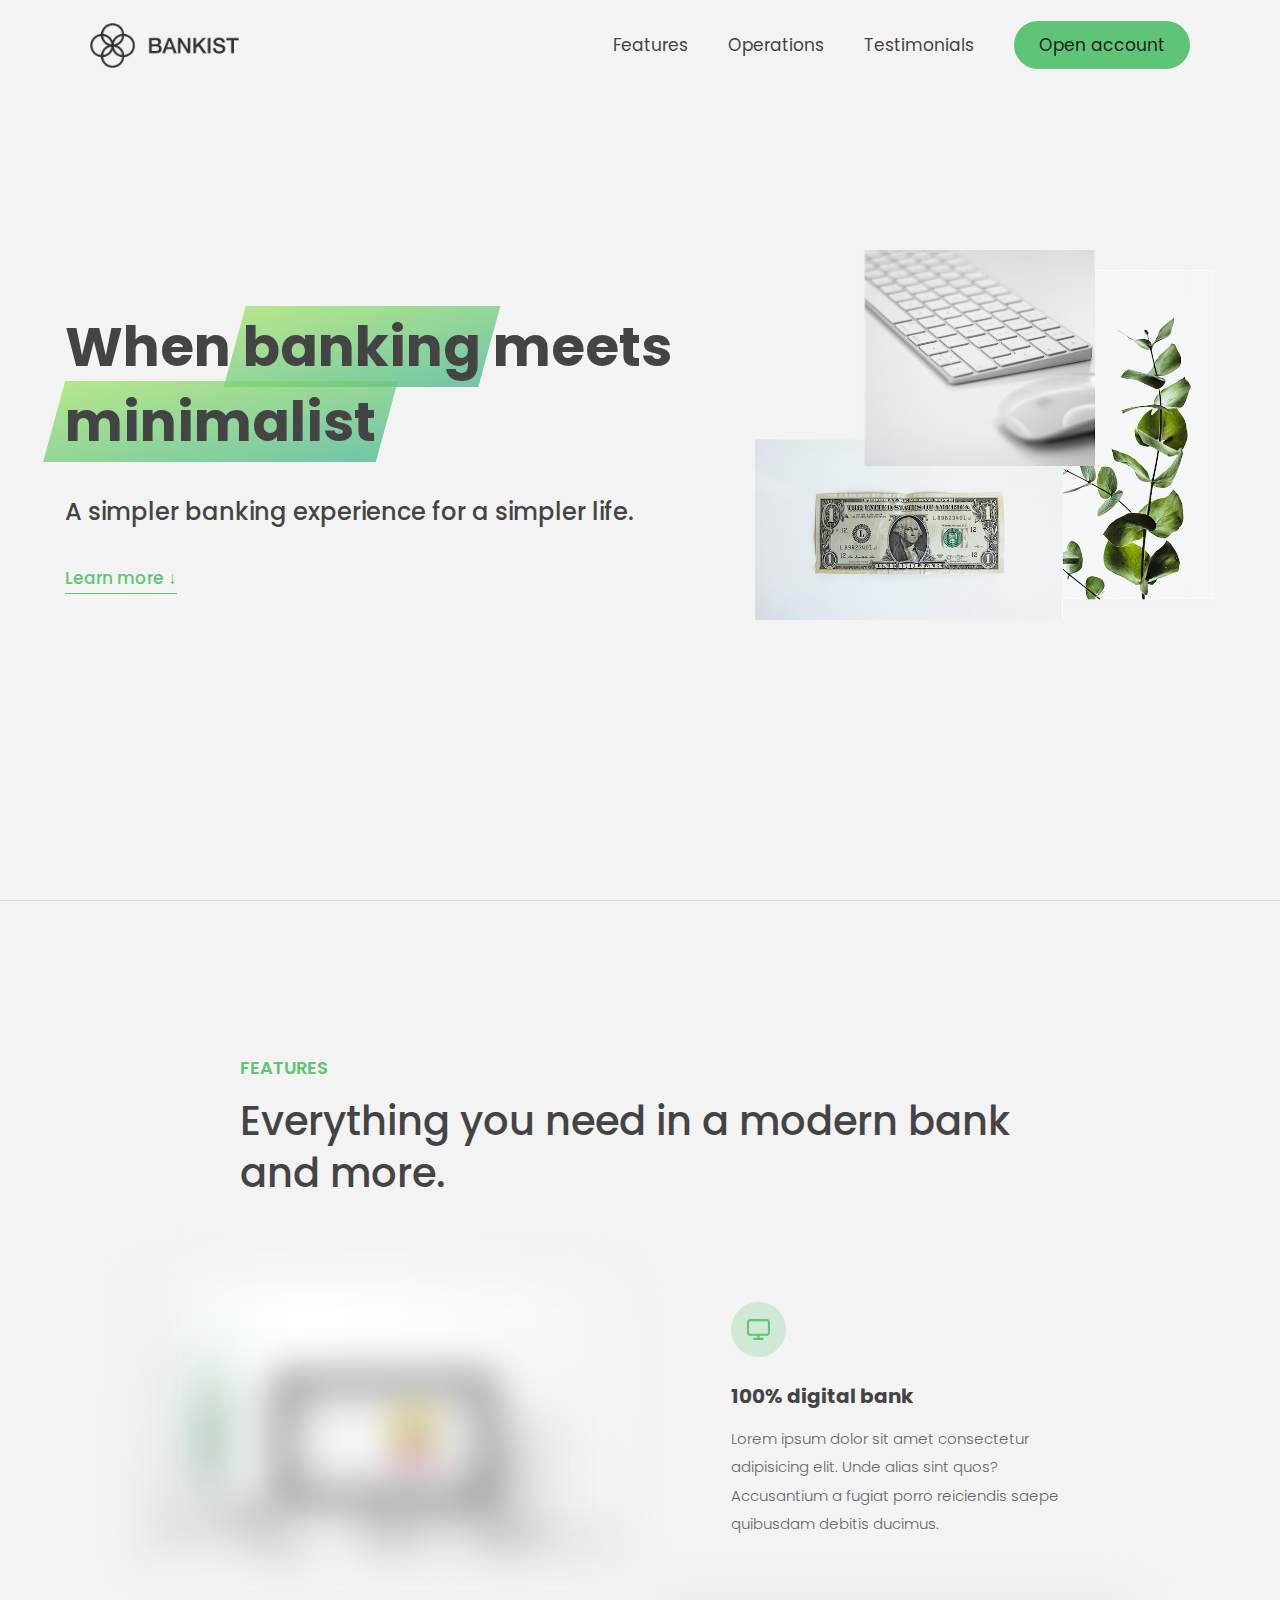
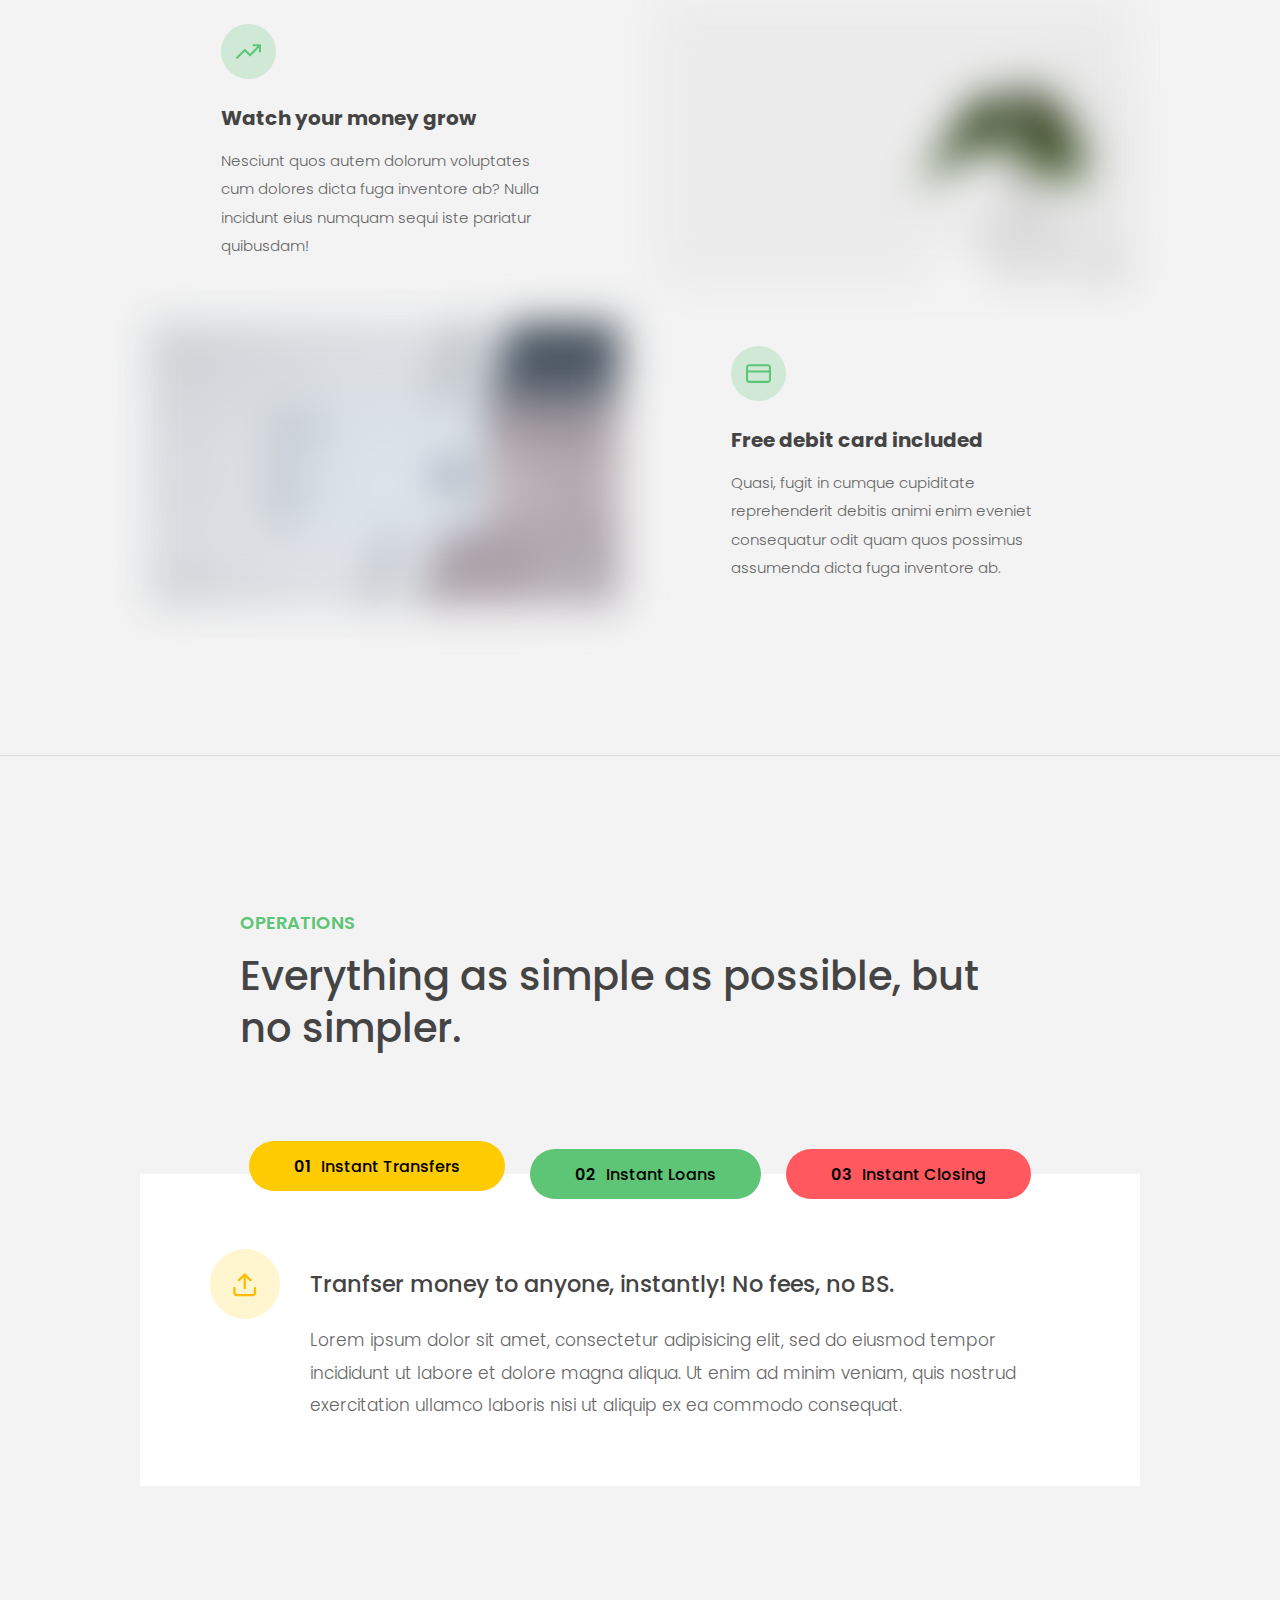
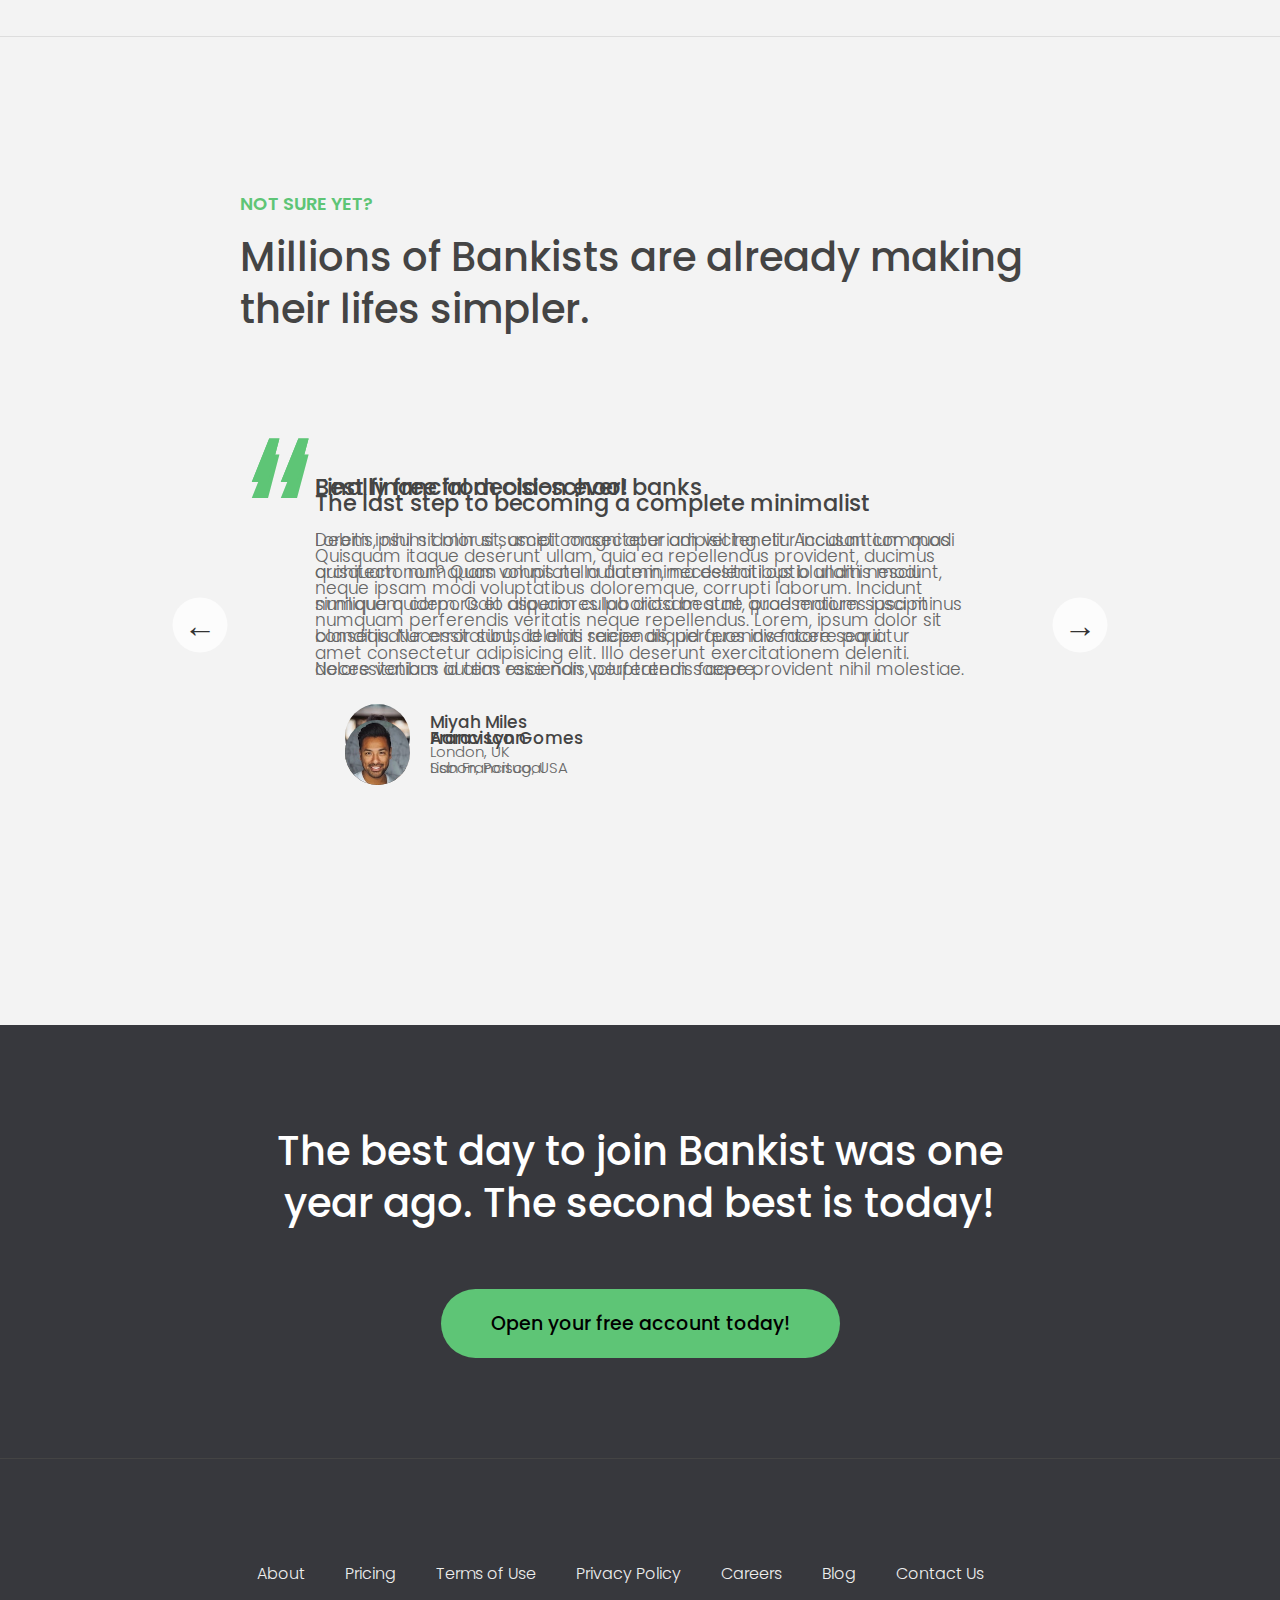
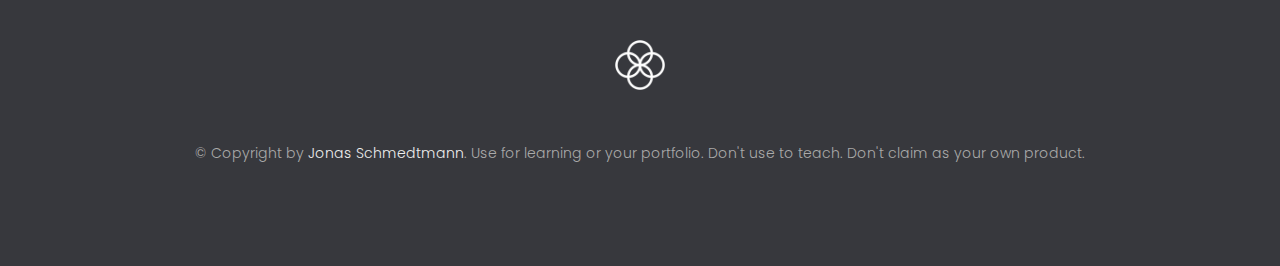
==== Bankist Marketing Page/index.html @ 7e6bed32 "start of next project" ====
<!DOCTYPE html>
<html lang="en">
  <head>
    <meta charset="UTF-8" />
    <meta name="viewport" content="width=device-width, initial-scale=1.0" />
    <meta http-equiv="X-UA-Compatible" content="ie=edge" />
    <link rel="shortcut icon" type="image/png" href="img/icon.png" />

    <link
      href="https://fonts.googleapis.com/css?family=Poppins:300,400,500,600&display=swap"
      rel="stylesheet"
    />
    <link rel="stylesheet" href="style.css" />
    <title>Bankist | When Banking meets Minimalist</title>
  </head>
  <body>
    <header class="header">
      <nav class="nav">
        <img
          src="img/logo.png"
          alt="Bankist logo"
          class="nav__logo"
          id="logo"
        />
        <ul class="nav__links">
          <li class="nav__item">
            <a class="nav__link" href="#section--1">Features</a>
          </li>
          <li class="nav__item">
            <a class="nav__link" href="#section--2">Operations</a>
          </li>
          <li class="nav__item">
            <a class="nav__link" href="#section--3">Testimonials</a>
          </li>
          <li class="nav__item">
            <a class="nav__link nav__link--btn btn--show-modal" href="#"
              >Open account</a
            >
          </li>
        </ul>
      </nav>

      <div class="header__title">
        <h1>
          When
          <!-- Green highlight effect -->
          <span class="highlight">banking</span>
          meets<br />
          <span class="highlight">minimalist</span>
        </h1>
        <h4>A simpler banking experience for a simpler life.</h4>
        <button class="btn--text btn--scroll-to">Learn more &DownArrow;</button>
        <img
          src="img/hero.png"
          class="header__img"
          alt="Minimalist bank items"
        />
      </div>
    </header>

    <section class="section" id="section--1">
      <div class="section__title">
        <h2 class="section__description">Features</h2>
        <h3 class="section__header">
          Everything you need in a modern bank and more.
        </h3>
      </div>

      <div class="features">
        <img
          src="img/digital-lazy.jpg"
          data-src="img/digital.jpg"
          alt="Computer"
          class="features__img lazy-img"
        />
        <div class="features__feature">
          <div class="features__icon">
            <svg>
              <use xlink:href="img/icons.svg#icon-monitor"></use>
            </svg>
          </div>
          <h5 class="features__header">100% digital bank</h5>
          <p>
            Lorem ipsum dolor sit amet consectetur adipisicing elit. Unde alias
            sint quos? Accusantium a fugiat porro reiciendis saepe quibusdam
            debitis ducimus.
          </p>
        </div>

        <div class="features__feature">
          <div class="features__icon">
            <svg>
              <use xlink:href="img/icons.svg#icon-trending-up"></use>
            </svg>
          </div>
          <h5 class="features__header">Watch your money grow</h5>
          <p>
            Nesciunt quos autem dolorum voluptates cum dolores dicta fuga
            inventore ab? Nulla incidunt eius numquam sequi iste pariatur
            quibusdam!
          </p>
        </div>
        <img
          src="img/grow-lazy.jpg"
          data-src="img/grow.jpg"
          alt="Plant"
          class="features__img lazy-img"
        />

        <img
          src="img/card-lazy.jpg"
          data-src="img/card.jpg"
          alt="Credit card"
          class="features__img lazy-img"
        />
        <div class="features__feature">
          <div class="features__icon">
            <svg>
              <use xlink:href="img/icons.svg#icon-credit-card"></use>
            </svg>
          </div>
          <h5 class="features__header">Free debit card included</h5>
          <p>
            Quasi, fugit in cumque cupiditate reprehenderit debitis animi enim
            eveniet consequatur odit quam quos possimus assumenda dicta fuga
            inventore ab.
          </p>
        </div>
      </div>
    </section>

    <section class="section" id="section--2">
      <div class="section__title">
        <h2 class="section__description">Operations</h2>
        <h3 class="section__header">
          Everything as simple as possible, but no simpler.
        </h3>
      </div>

      <div class="operations">
        <div class="operations__tab-container">
          <button
            class="btn operations__tab operations__tab--1 operations__tab--active"
            data-tab="1"
          >
            <span>01</span>Instant Transfers
          </button>
          <button class="btn operations__tab operations__tab--2" data-tab="2">
            <span>02</span>Instant Loans
          </button>
          <button class="btn operations__tab operations__tab--3" data-tab="3">
            <span>03</span>Instant Closing
          </button>
        </div>
        <div
          class="operations__content operations__content--1 operations__content--active"
        >
          <div class="operations__icon operations__icon--1">
            <svg>
              <use xlink:href="img/icons.svg#icon-upload"></use>
            </svg>
          </div>
          <h5 class="operations__header">
            Tranfser money to anyone, instantly! No fees, no BS.
          </h5>
          <p>
            Lorem ipsum dolor sit amet, consectetur adipisicing elit, sed do
            eiusmod tempor incididunt ut labore et dolore magna aliqua. Ut enim
            ad minim veniam, quis nostrud exercitation ullamco laboris nisi ut
            aliquip ex ea commodo consequat.
          </p>
        </div>

        <div class="operations__content operations__content--2">
          <div class="operations__icon operations__icon--2">
            <svg>
              <use xlink:href="img/icons.svg#icon-home"></use>
            </svg>
          </div>
          <h5 class="operations__header">
            Buy a home or make your dreams come true, with instant loans.
          </h5>
          <p>
            Duis aute irure dolor in reprehenderit in voluptate velit esse
            cillum dolore eu fugiat nulla pariatur. Excepteur sint occaecat
            cupidatat non proident, sunt in culpa qui officia deserunt mollit
            anim id est laborum.
          </p>
        </div>
        <div class="operations__content operations__content--3">
          <div class="operations__icon operations__icon--3">
            <svg>
              <use xlink:href="img/icons.svg#icon-user-x"></use>
            </svg>
          </div>
          <h5 class="operations__header">
            No longer need your account? No problem! Close it instantly.
          </h5>
          <p>
            Excepteur sint occaecat cupidatat non proident, sunt in culpa qui
            officia deserunt mollit anim id est laborum. Ut enim ad minim
            veniam, quis nostrud exercitation ullamco laboris nisi ut aliquip ex
            ea commodo consequat.
          </p>
        </div>
      </div>
    </section>

    <section class="section" id="section--3">
      <div class="section__title section__title--testimonials">
        <h2 class="section__description">Not sure yet?</h2>
        <h3 class="section__header">
          Millions of Bankists are already making their lifes simpler.
        </h3>
      </div>

      <div class="slider">
        <div class="slide slide--1">
          <div class="testimonial">
            <h5 class="testimonial__header">Best financial decision ever!</h5>
            <blockquote class="testimonial__text">
              Lorem ipsum dolor sit, amet consectetur adipisicing elit.
              Accusantium quas quisquam non? Quas voluptate nulla minima
              deleniti optio ullam nesciunt, numquam corporis et asperiores
              laboriosam sunt, praesentium suscipit blanditiis. Necessitatibus
              id alias reiciendis, perferendis facere pariatur dolore veniam
              autem esse non voluptatem saepe provident nihil molestiae.
            </blockquote>
            <address class="testimonial__author">
              <img src="img/user-1.jpg" alt="" class="testimonial__photo" />
              <h6 class="testimonial__name">Aarav Lynn</h6>
              <p class="testimonial__location">San Francisco, USA</p>
            </address>
          </div>
        </div>

        <div class="slide slide--2">
          <div class="testimonial">
            <h5 class="testimonial__header">
              The last step to becoming a complete minimalist
            </h5>
            <blockquote class="testimonial__text">
              Quisquam itaque deserunt ullam, quia ea repellendus provident,
              ducimus neque ipsam modi voluptatibus doloremque, corrupti
              laborum. Incidunt numquam perferendis veritatis neque repellendus.
              Lorem, ipsum dolor sit amet consectetur adipisicing elit. Illo
              deserunt exercitationem deleniti.
            </blockquote>
            <address class="testimonial__author">
              <img src="img/user-2.jpg" alt="" class="testimonial__photo" />
              <h6 class="testimonial__name">Miyah Miles</h6>
              <p class="testimonial__location">London, UK</p>
            </address>
          </div>
        </div>

        <div class="slide slide--3">
          <div class="testimonial">
            <h5 class="testimonial__header">
              Finally free from old-school banks
            </h5>
            <blockquote class="testimonial__text">
              Debitis, nihil sit minus suscipit magni aperiam vel tenetur
              incidunt commodi architecto numquam omnis nulla autem,
              necessitatibus blanditiis modi similique quidem. Odio aliquam
              culpa dicta beatae quod maiores ipsa minus consequatur error sunt,
              deleniti saepe aliquid quos inventore sequi. Necessitatibus id
              alias reiciendis, perferendis facere.
            </blockquote>
            <address class="testimonial__author">
              <img src="img/user-3.jpg" alt="" class="testimonial__photo" />
              <h6 class="testimonial__name">Francisco Gomes</h6>
              <p class="testimonial__location">Lisbon, Portugal</p>
            </address>
          </div>
        </div>

        <!-- <div class="slide"><img src="img/img-1.jpg" alt="Photo 1" /></div>
        <div class="slide"><img src="img/img-2.jpg" alt="Photo 2" /></div>
        <div class="slide"><img src="img/img-3.jpg" alt="Photo 3" /></div>
        <div class="slide"><img src="img/img-4.jpg" alt="Photo 4" /></div> -->
        <button class="slider__btn slider__btn--left">&larr;</button>
        <button class="slider__btn slider__btn--right">&rarr;</button>
        <div class="dots"></div>
      </div>
    </section>

    <section class="section section--sign-up">
      <div class="section__title">
        <h3 class="section__header">
          The best day to join Bankist was one year ago. The second best is
          today!
        </h3>
      </div>
      <button class="btn btn--show-modal">Open your free account today!</button>
    </section>

    <footer class="footer">
      <ul class="footer__nav">
        <li class="footer__item">
          <a class="footer__link" href="#">About</a>
        </li>
        <li class="footer__item">
          <a class="footer__link" href="#">Pricing</a>
        </li>
        <li class="footer__item">
          <a class="footer__link" href="#">Terms of Use</a>
        </li>
        <li class="footer__item">
          <a class="footer__link" href="#">Privacy Policy</a>
        </li>
        <li class="footer__item">
          <a class="footer__link" href="#">Careers</a>
        </li>
        <li class="footer__item">
          <a class="footer__link" href="#">Blog</a>
        </li>
        <li class="footer__item">
          <a class="footer__link" href="#">Contact Us</a>
        </li>
      </ul>
      <img src="img/icon.png" alt="Logo" class="footer__logo" />
      <p class="footer__copyright">
        &copy; Copyright by
        <a
          class="footer__link twitter-link"
          target="_blank"
          href="https://twitter.com/jonasschmedtman"
          >Jonas Schmedtmann</a
        >. Use for learning or your portfolio. Don't use to teach. Don't claim
        as your own product.
      </p>
    </footer>

    <div class="modal hidden">
      <button class="btn--close-modal">&times;</button>
      <h2 class="modal__header">
        Open your bank account <br />
        in just <span class="highlight">5 minutes</span>
      </h2>
      <form class="modal__form">
        <label>First Name</label>
        <input type="text" />
        <label>Last Name</label>
        <input type="text" />
        <label>Email Address</label>
        <input type="email" />
        <button class="btn">Next step &rarr;</button>
      </form>
    </div>
    <div class="overlay hidden"></div>

    <script src="script.js"></script>
  </body>
</html>
---- Bankist Marketing Page/style.css ----
/* The page is NOT responsive. You can implement responsiveness yourself if you wanna have some fun 😃 */

:root {
  --color-primary: #5ec576;
  --color-secondary: #ffcb03;
  --color-tertiary: #ff585f;
  --color-primary-darker: #4bbb7d;
  --color-secondary-darker: #ffbb00;
  --color-tertiary-darker: #fd424b;
  --color-primary-opacity: #5ec5763a;
  --color-secondary-opacity: #ffcd0331;
  --color-tertiary-opacity: #ff58602d;
  --gradient-primary: linear-gradient(to top left, #39b385, #9be15d);
  --gradient-secondary: linear-gradient(to top left, #ffb003, #ffcb03);
}

* {
  margin: 0;
  padding: 0;
  box-sizing: inherit;
}

html {
  font-size: 62.5%;
  box-sizing: border-box;
}

body {
  font-family: 'Poppins', sans-serif;
  font-weight: 300;
  color: #444;
  line-height: 1.9;
  background-color: #f3f3f3;
}

/* GENERAL ELEMENTS */
.section {
  padding: 15rem 3rem;
  border-top: 1px solid #ddd;

  transition: transform 1s, opacity 1s;
}

.section--hidden {
  opacity: 0;
  transform: translateY(8rem);
}

.section__title {
  max-width: 80rem;
  margin: 0 auto 8rem auto;
}

.section__description {
  font-size: 1.8rem;
  font-weight: 600;
  text-transform: uppercase;
  color: var(--color-primary);
  margin-bottom: 1rem;
}

.section__header {
  font-size: 4rem;
  line-height: 1.3;
  font-weight: 500;
}

.btn {
  display: inline-block;
  background-color: var(--color-primary);
  font-size: 1.6rem;
  font-family: inherit;
  font-weight: 500;
  border: none;
  padding: 1.25rem 4.5rem;
  border-radius: 10rem;
  cursor: pointer;
  transition: all 0.3s;
}

.btn:hover {
  background-color: var(--color-primary-darker);
}

.btn--text {
  display: inline-block;
  background: none;
  font-size: 1.7rem;
  font-family: inherit;
  font-weight: 500;
  color: var(--color-primary);
  border: none;
  border-bottom: 1px solid currentColor;
  padding-bottom: 2px;
  cursor: pointer;
  transition: all 0.3s;
}

p {
  color: #666;
}

/* This is BAD for accessibility! Don't do in the real world! */
button:focus {
  outline: none;
}

img {
  transition: filter 0.5s;
}

.lazy-img {
  filter: blur(20px);
}

/* NAVIGATION */
.nav {
  display: flex;
  justify-content: space-between;
  align-items: center;
  height: 9rem;
  width: 100%;
  padding: 0 6rem;
  z-index: 100;
}

/* nav and stickly class at the same time */
.nav.sticky {
  position: fixed;
  background-color: rgba(255, 255, 255, 0.95);
}

.nav__logo {
  height: 4.5rem;
  transition: all 0.3s;
}

.nav__links {
  display: flex;
  align-items: center;
  list-style: none;
}

.nav__item {
  margin-left: 4rem;
}

.nav__link:link,
.nav__link:visited {
  font-size: 1.7rem;
  font-weight: 400;
  color: inherit;
  text-decoration: none;
  display: block;
  transition: all 0.3s;
}

.nav__link--btn:link,
.nav__link--btn:visited {
  padding: 0.8rem 2.5rem;
  border-radius: 3rem;
  background-color: var(--color-primary);
  color: #222;
}

.nav__link--btn:hover,
.nav__link--btn:active {
  color: inherit;
  background-color: var(--color-primary-darker);
  color: #333;
}

/* HEADER */
.header {
  padding: 0 3rem;
  height: 100vh;
  display: flex;
  flex-direction: column;
  align-items: center;
}

.header__title {
  flex: 1;

  max-width: 115rem;
  display: grid;
  grid-template-columns: 3fr 2fr;
  row-gap: 3rem;
  align-content: center;
  justify-content: center;

  align-items: start;
  justify-items: start;
}

h1 {
  font-size: 5.5rem;
  line-height: 1.35;
}

h4 {
  font-size: 2.4rem;
  font-weight: 500;
}

.header__img {
  width: 100%;
  grid-column: 2 / 3;
  grid-row: 1 / span 4;
  transform: translateY(-6rem);
}

.highlight {
  position: relative;
}

.highlight::after {
  display: block;
  content: '';
  position: absolute;
  bottom: 0;
  left: 0;
  height: 100%;
  width: 100%;
  z-index: -1;
  opacity: 0.7;
  transform: scale(1.07, 1.05) skewX(-15deg);
  background-image: var(--gradient-primary);
}

/* FEATURES */
.features {
  display: grid;
  grid-template-columns: 1fr 1fr;
  gap: 4rem;
  margin: 0 12rem;
}

.features__img {
  width: 100%;
}

.features__feature {
  align-self: center;
  justify-self: center;
  width: 70%;
  font-size: 1.5rem;
}

.features__icon {
  display: flex;
  align-items: center;
  justify-content: center;
  background-color: var(--color-primary-opacity);
  height: 5.5rem;
  width: 5.5rem;
  border-radius: 50%;
  margin-bottom: 2rem;
}

.features__icon svg {
  height: 2.5rem;
  width: 2.5rem;
  fill: var(--color-primary);
}

.features__header {
  font-size: 2rem;
  margin-bottom: 1rem;
}

/* OPERATIONS */
.operations {
  max-width: 100rem;
  margin: 12rem auto 0 auto;

  background-color: #fff;
}

.operations__tab-container {
  display: flex;
  justify-content: center;
}

.operations__tab {
  margin-right: 2.5rem;
  transform: translateY(-50%);
}

.operations__tab span {
  margin-right: 1rem;
  font-weight: 600;
  display: inline-block;
}

.operations__tab--1 {
  background-color: var(--color-secondary);
}

.operations__tab--1:hover {
  background-color: var(--color-secondary-darker);
}

.operations__tab--3 {
  background-color: var(--color-tertiary);
  margin: 0;
}

.operations__tab--3:hover {
  background-color: var(--color-tertiary-darker);
}

.operations__tab--active {
  transform: translateY(-66%);
}

.operations__content {
  display: none;

  /* JUST PRESENTATIONAL */
  font-size: 1.7rem;
  padding: 2.5rem 7rem 6.5rem 7rem;
}

.operations__content--active {
  display: grid;
  grid-template-columns: 7rem 1fr;
  column-gap: 3rem;
  row-gap: 0.5rem;
}

.operations__header {
  font-size: 2.25rem;
  font-weight: 500;
  align-self: center;
}

.operations__icon {
  display: flex;
  align-items: center;
  justify-content: center;
  height: 7rem;
  width: 7rem;
  border-radius: 50%;
}

.operations__icon svg {
  height: 2.75rem;
  width: 2.75rem;
}

.operations__content p {
  grid-column: 2;
}

.operations__icon--1 {
  background-color: var(--color-secondary-opacity);
}
.operations__icon--2 {
  background-color: var(--color-primary-opacity);
}
.operations__icon--3 {
  background-color: var(--color-tertiary-opacity);
}
.operations__icon--1 svg {
  fill: var(--color-secondary-darker);
}
.operations__icon--2 svg {
  fill: var(--color-primary);
}
.operations__icon--3 svg {
  fill: var(--color-tertiary);
}

/* SLIDER */
.slider {
  max-width: 100rem;
  height: 50rem;
  margin: 0 auto;
  position: relative;

  /* IN THE END */
  overflow: hidden;
}

.slide {
  position: absolute;
  top: 0;
  width: 100%;
  height: 50rem;

  display: flex;
  align-items: center;
  justify-content: center;

  /* THIS creates the animation! */
  transition: transform 1s;
}

.slide > img {
  /* Only for images that have different size than slide */
  width: 100%;
  height: 100%;
  object-fit: cover;
}

.slider__btn {
  position: absolute;
  top: 50%;
  z-index: 10;

  border: none;
  background: rgba(255, 255, 255, 0.7);
  font-family: inherit;
  color: #333;
  border-radius: 50%;
  height: 5.5rem;
  width: 5.5rem;
  font-size: 3.25rem;
  cursor: pointer;
}

.slider__btn--left {
  left: 6%;
  transform: translate(-50%, -50%);
}

.slider__btn--right {
  right: 6%;
  transform: translate(50%, -50%);
}

.dots {
  position: absolute;
  bottom: 5%;
  left: 50%;
  transform: translateX(-50%);
  display: flex;
}

.dots__dot {
  border: none;
  background-color: #b9b9b9;
  opacity: 0.7;
  height: 1rem;
  width: 1rem;
  border-radius: 50%;
  margin-right: 1.75rem;
  cursor: pointer;
  transition: all 0.5s;

  /* Only necessary when overlying images */
  /* box-shadow: 0 0.6rem 1.5rem rgba(0, 0, 0, 0.7); */
}

.dots__dot:last-child {
  margin: 0;
}

.dots__dot--active {
  /* background-color: #fff; */
  background-color: #888;
  opacity: 1;
}

/* TESTIMONIALS */
.testimonial {
  width: 65%;
  position: relative;
}

.testimonial::before {
  content: '\201C';
  position: absolute;
  top: -5.7rem;
  left: -6.8rem;
  line-height: 1;
  font-size: 20rem;
  font-family: inherit;
  color: var(--color-primary);
  z-index: -1;
}

.testimonial__header {
  font-size: 2.25rem;
  font-weight: 500;
  margin-bottom: 1.5rem;
}

.testimonial__text {
  font-size: 1.7rem;
  margin-bottom: 3.5rem;
  color: #666;
}

.testimonial__author {
  margin-left: 3rem;
  font-style: normal;

  display: grid;
  grid-template-columns: 6.5rem 1fr;
  column-gap: 2rem;
}

.testimonial__photo {
  grid-row: 1 / span 2;
  width: 6.5rem;
  border-radius: 50%;
}

.testimonial__name {
  font-size: 1.7rem;
  font-weight: 500;
  align-self: end;
  margin: 0;
}

.testimonial__location {
  font-size: 1.5rem;
}

.section__title--testimonials {
  margin-bottom: 4rem;
}

/* SIGNUP */
.section--sign-up {
  background-color: #37383d;
  border-top: none;
  border-bottom: 1px solid #444;
  text-align: center;
  padding: 10rem 3rem;
}

.section--sign-up .section__header {
  color: #fff;
  text-align: center;
}

.section--sign-up .section__title {
  margin-bottom: 6rem;
}

.section--sign-up .btn {
  font-size: 1.9rem;
  padding: 2rem 5rem;
}

/* FOOTER */
.footer {
  padding: 10rem 3rem;
  background-color: #37383d;
}

.footer__nav {
  list-style: none;
  display: flex;
  justify-content: center;
  margin-bottom: 5rem;
}

.footer__item {
  margin-right: 4rem;
}

.footer__link {
  font-size: 1.6rem;
  color: #eee;
  text-decoration: none;
}

.footer__logo {
  height: 5rem;
  display: block;
  margin: 0 auto;
  margin-bottom: 5rem;
}

.footer__copyright {
  font-size: 1.4rem;
  color: #aaa;
  text-align: center;
}

.footer__copyright .footer__link {
  font-size: 1.4rem;
}

/* MODAL WINDOW */
.modal {
  position: fixed;
  top: 50%;
  left: 50%;
  transform: translate(-50%, -50%);
  max-width: 60rem;
  background-color: #f3f3f3;
  padding: 5rem 6rem;
  box-shadow: 0 4rem 6rem rgba(0, 0, 0, 0.3);
  z-index: 1000;
  transition: all 0.5s;
}

.overlay {
  position: fixed;
  top: 0;
  left: 0;
  width: 100%;
  height: 100%;
  background-color: rgba(0, 0, 0, 0.5);
  backdrop-filter: blur(4px);
  z-index: 100;
  transition: all 0.5s;
}

.modal__header {
  font-size: 3.25rem;
  margin-bottom: 4.5rem;
  line-height: 1.5;
}

.modal__form {
  margin: 0 3rem;
  display: grid;
  grid-template-columns: 1fr 2fr;
  align-items: center;
  gap: 2.5rem;
}

.modal__form label {
  font-size: 1.7rem;
  font-weight: 500;
}

.modal__form input {
  font-size: 1.7rem;
  padding: 1rem 1.5rem;
  border: 1px solid #ddd;
  border-radius: 0.5rem;
}

.modal__form button {
  grid-column: 1 / span 2;
  justify-self: center;
  margin-top: 1rem;
}

.btn--close-modal {
  font-family: inherit;
  color: inherit;
  position: absolute;
  top: 0.5rem;
  right: 2rem;
  font-size: 4rem;
  cursor: pointer;
  border: none;
  background: none;
}

.hidden {
  visibility: hidden;
  opacity: 0;
}

/* COOKIE MESSAGE */
.cookie-message {
  display: flex;
  align-items: center;
  justify-content: space-evenly;
  width: 100%;
  background-color: white;
  color: #bbb;
  font-size: 1.5rem;
  font-weight: 400;
}
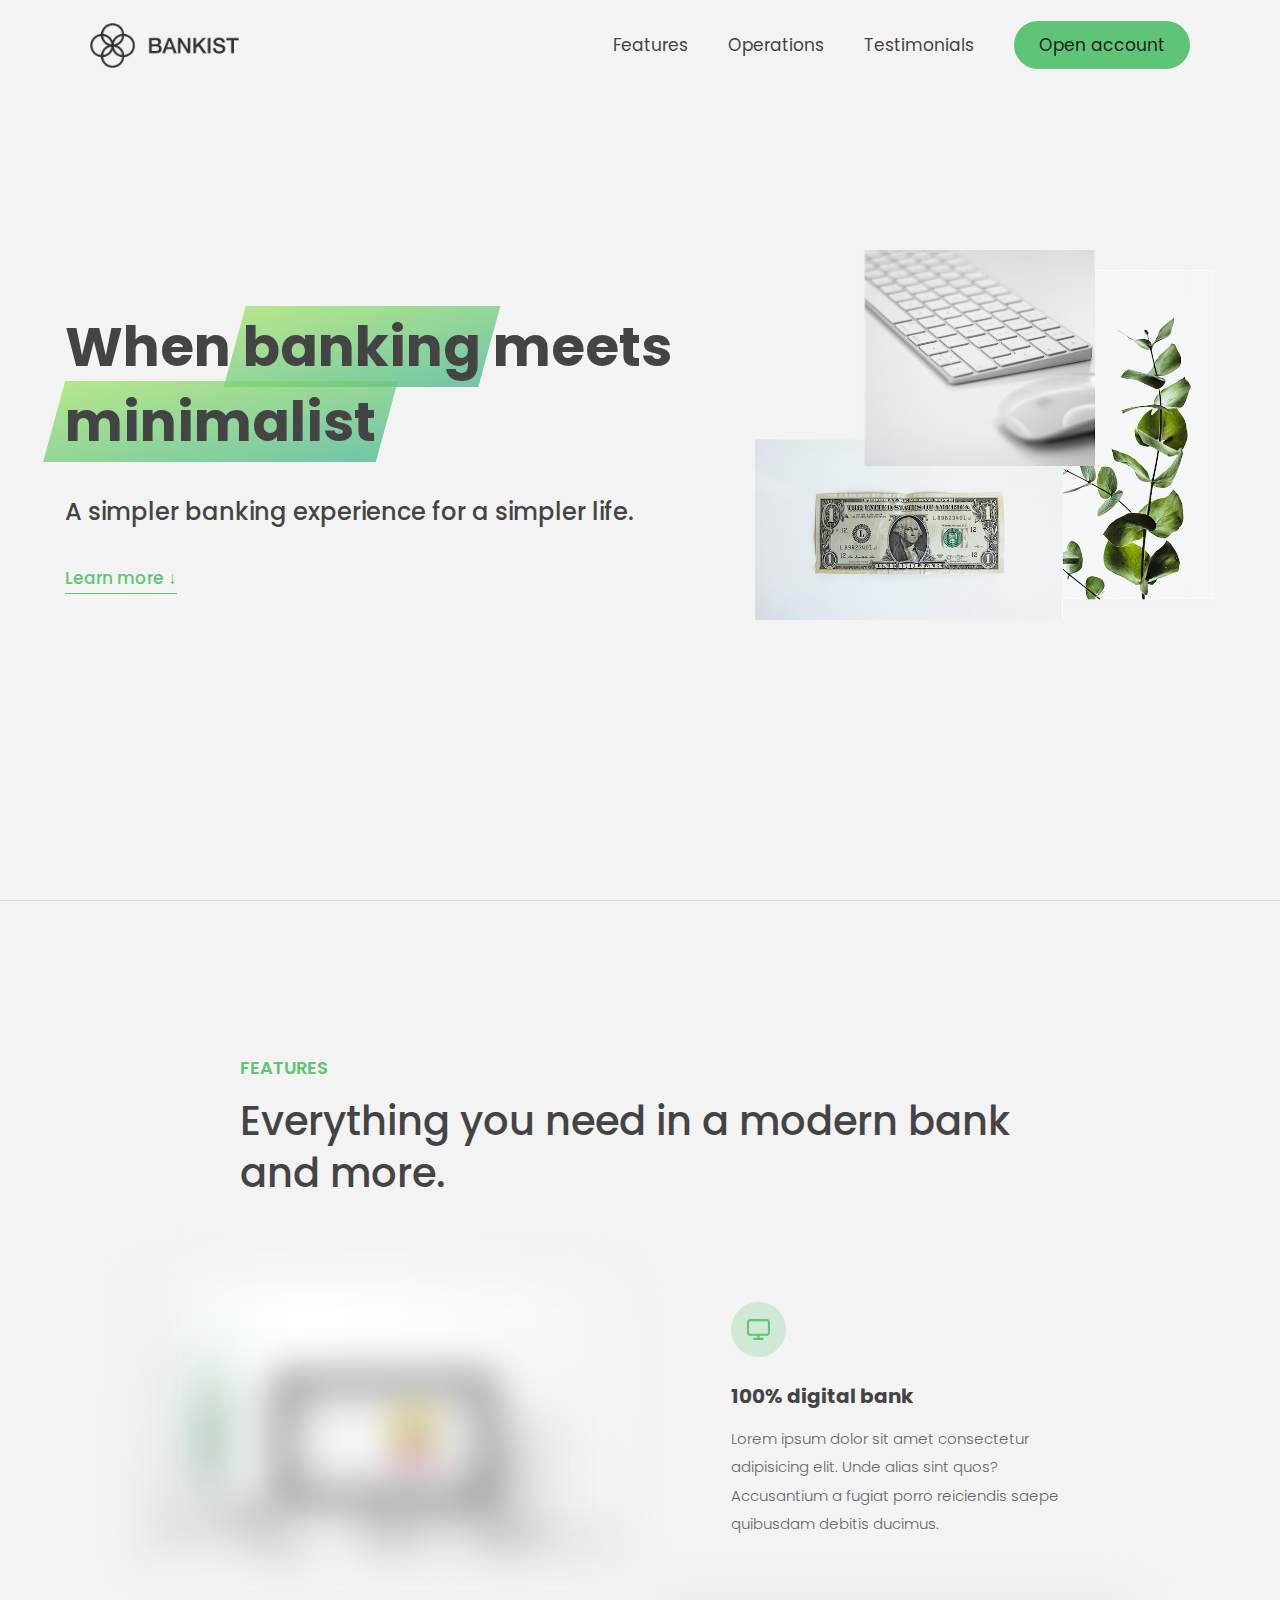
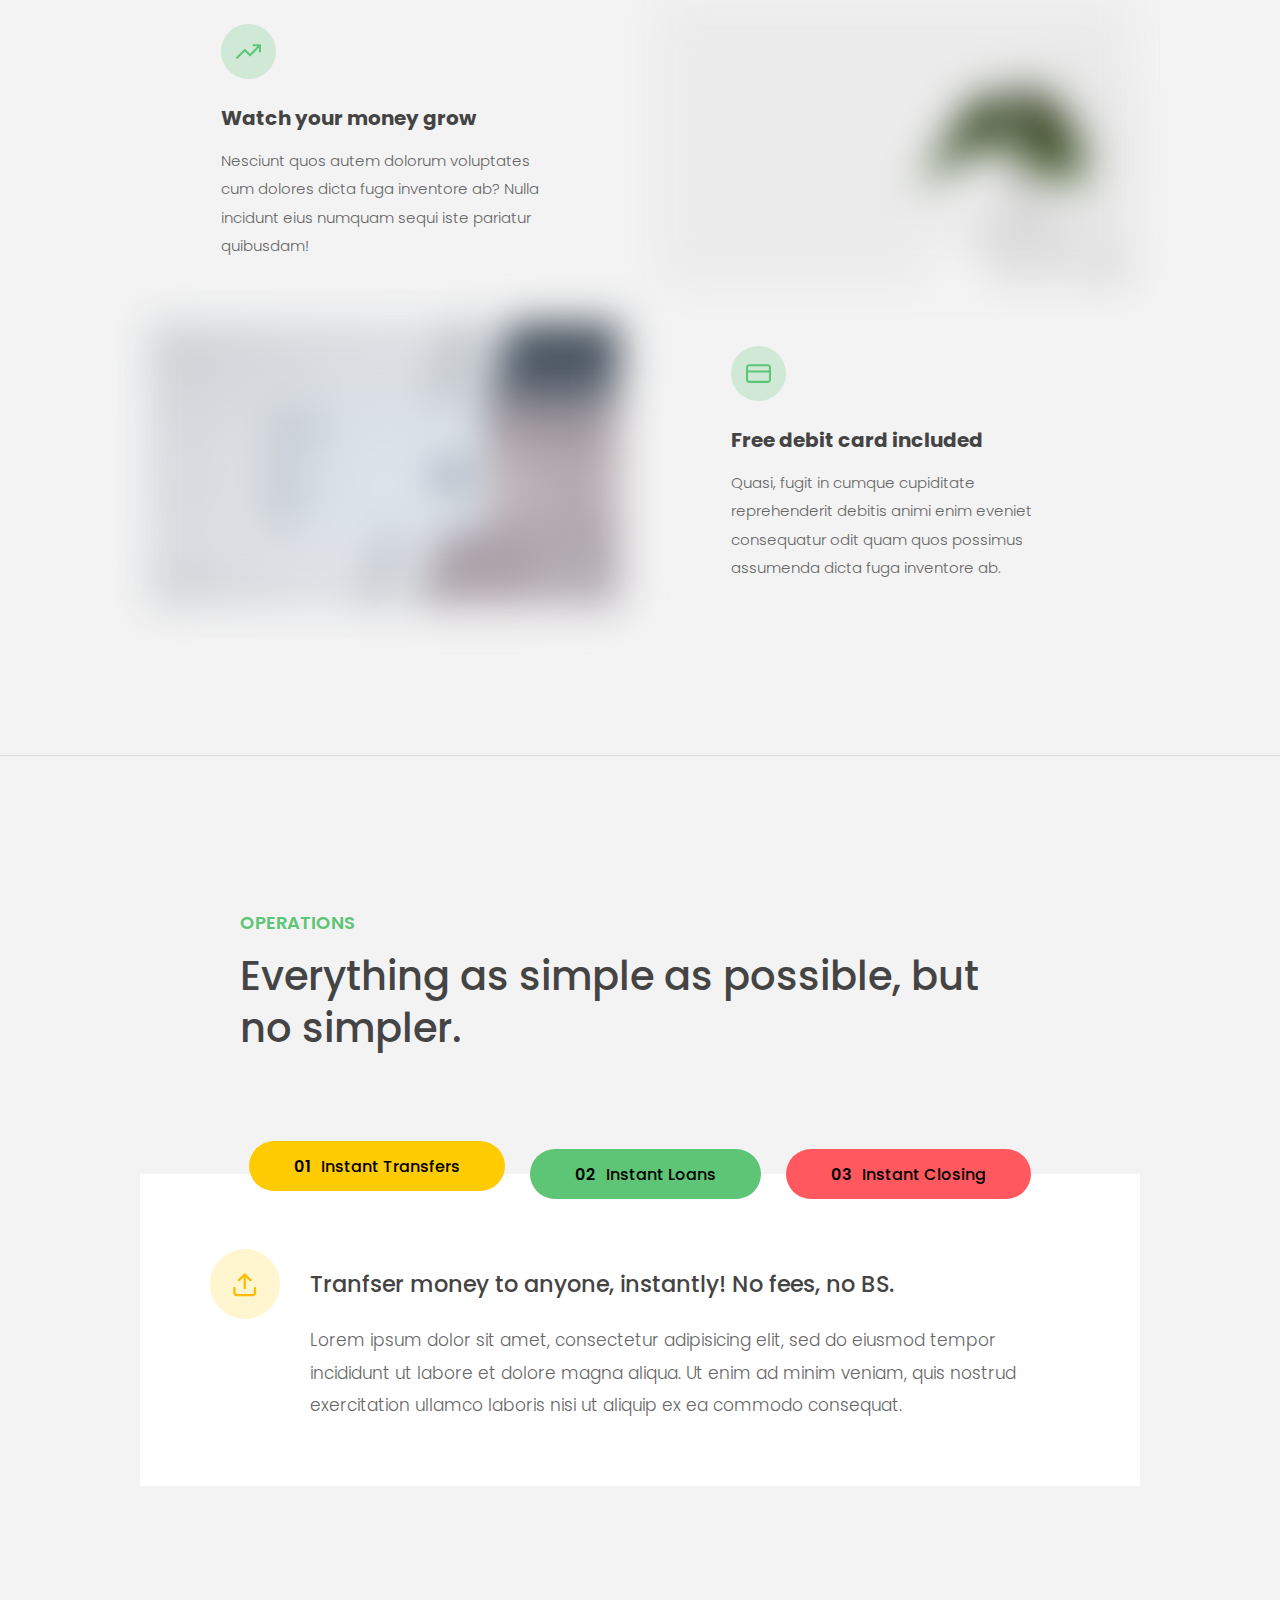
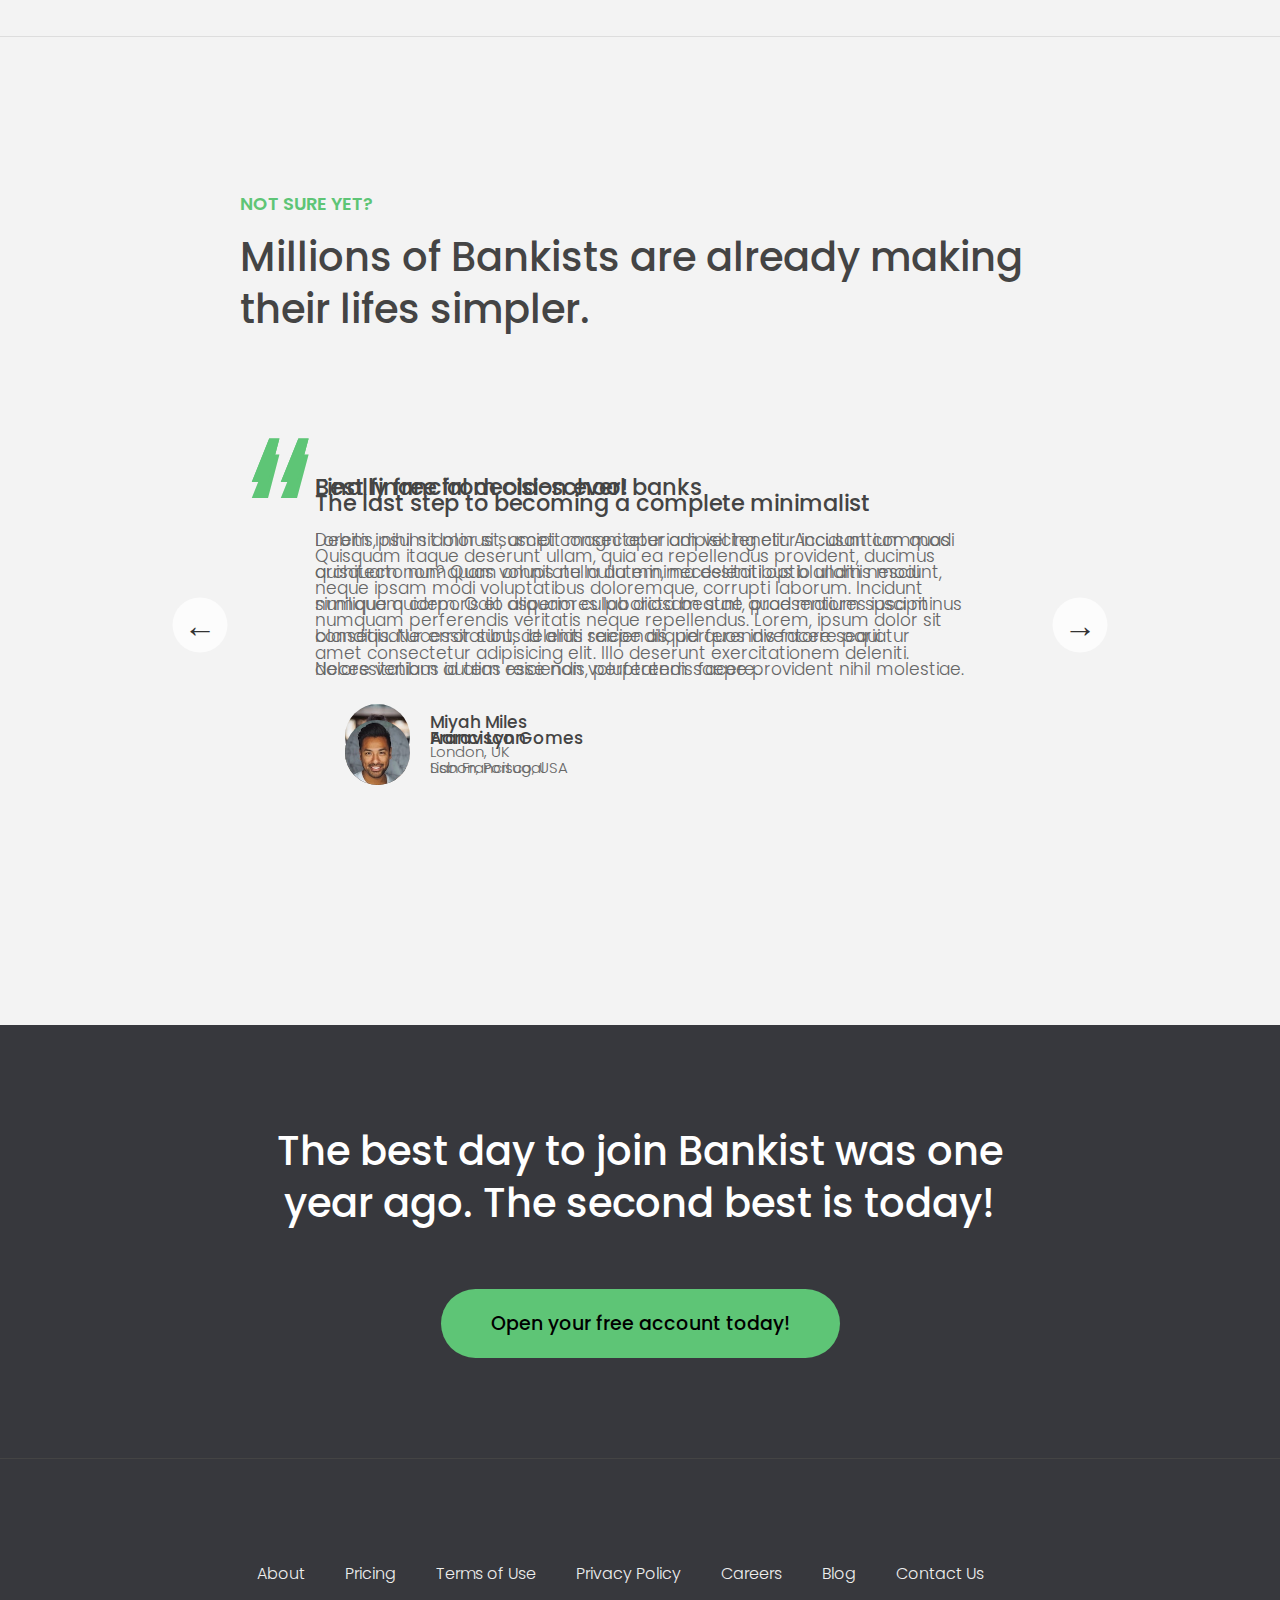
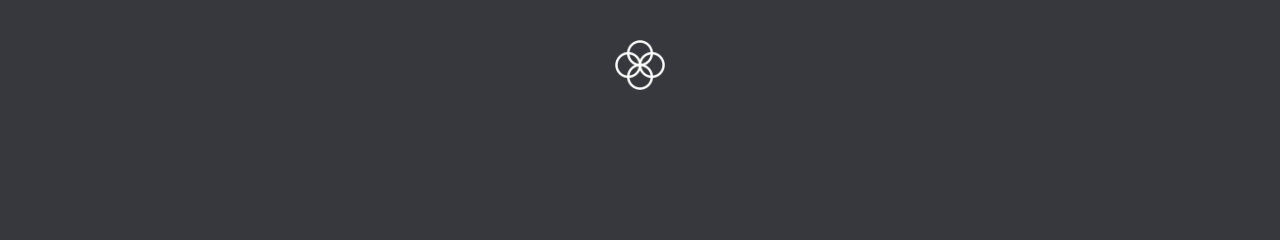
==== commit 79a81388: "update" ====
--- a/Bankist Marketing Page/index.html
+++ b/Bankist Marketing Page/index.html
@@ -320,18 +320,7 @@
         </li>
       </ul>
       <img src="img/icon.png" alt="Logo" class="footer__logo" />
-      <p class="footer__copyright">
-        &copy; Copyright by
-        <a
-          class="footer__link twitter-link"
-          target="_blank"
-          href="https://twitter.com/jonasschmedtman"
-          >Jonas Schmedtmann</a
-        >. Use for learning or your portfolio. Don't use to teach. Don't claim
-        as your own product.
-      </p>
     </footer>
-
     <div class="modal hidden">
       <button class="btn--close-modal">&times;</button>
       <h2 class="modal__header">
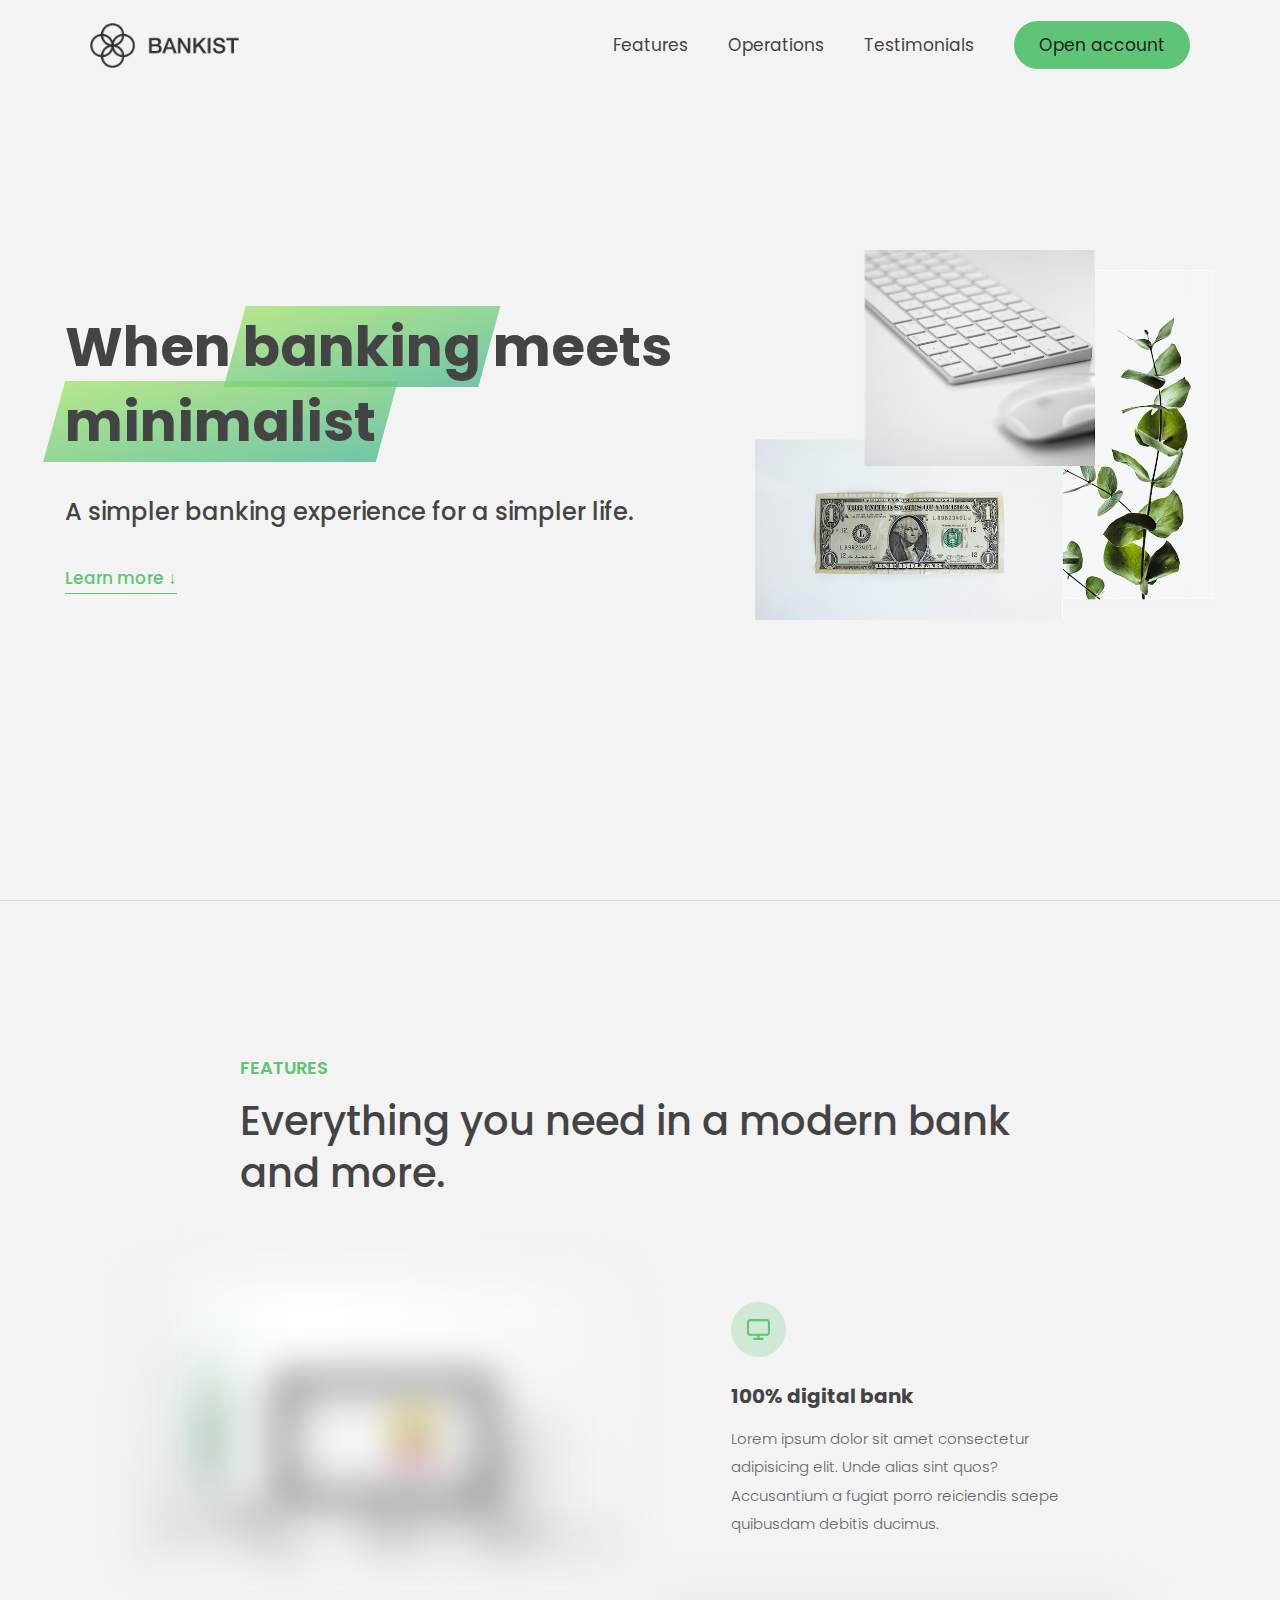
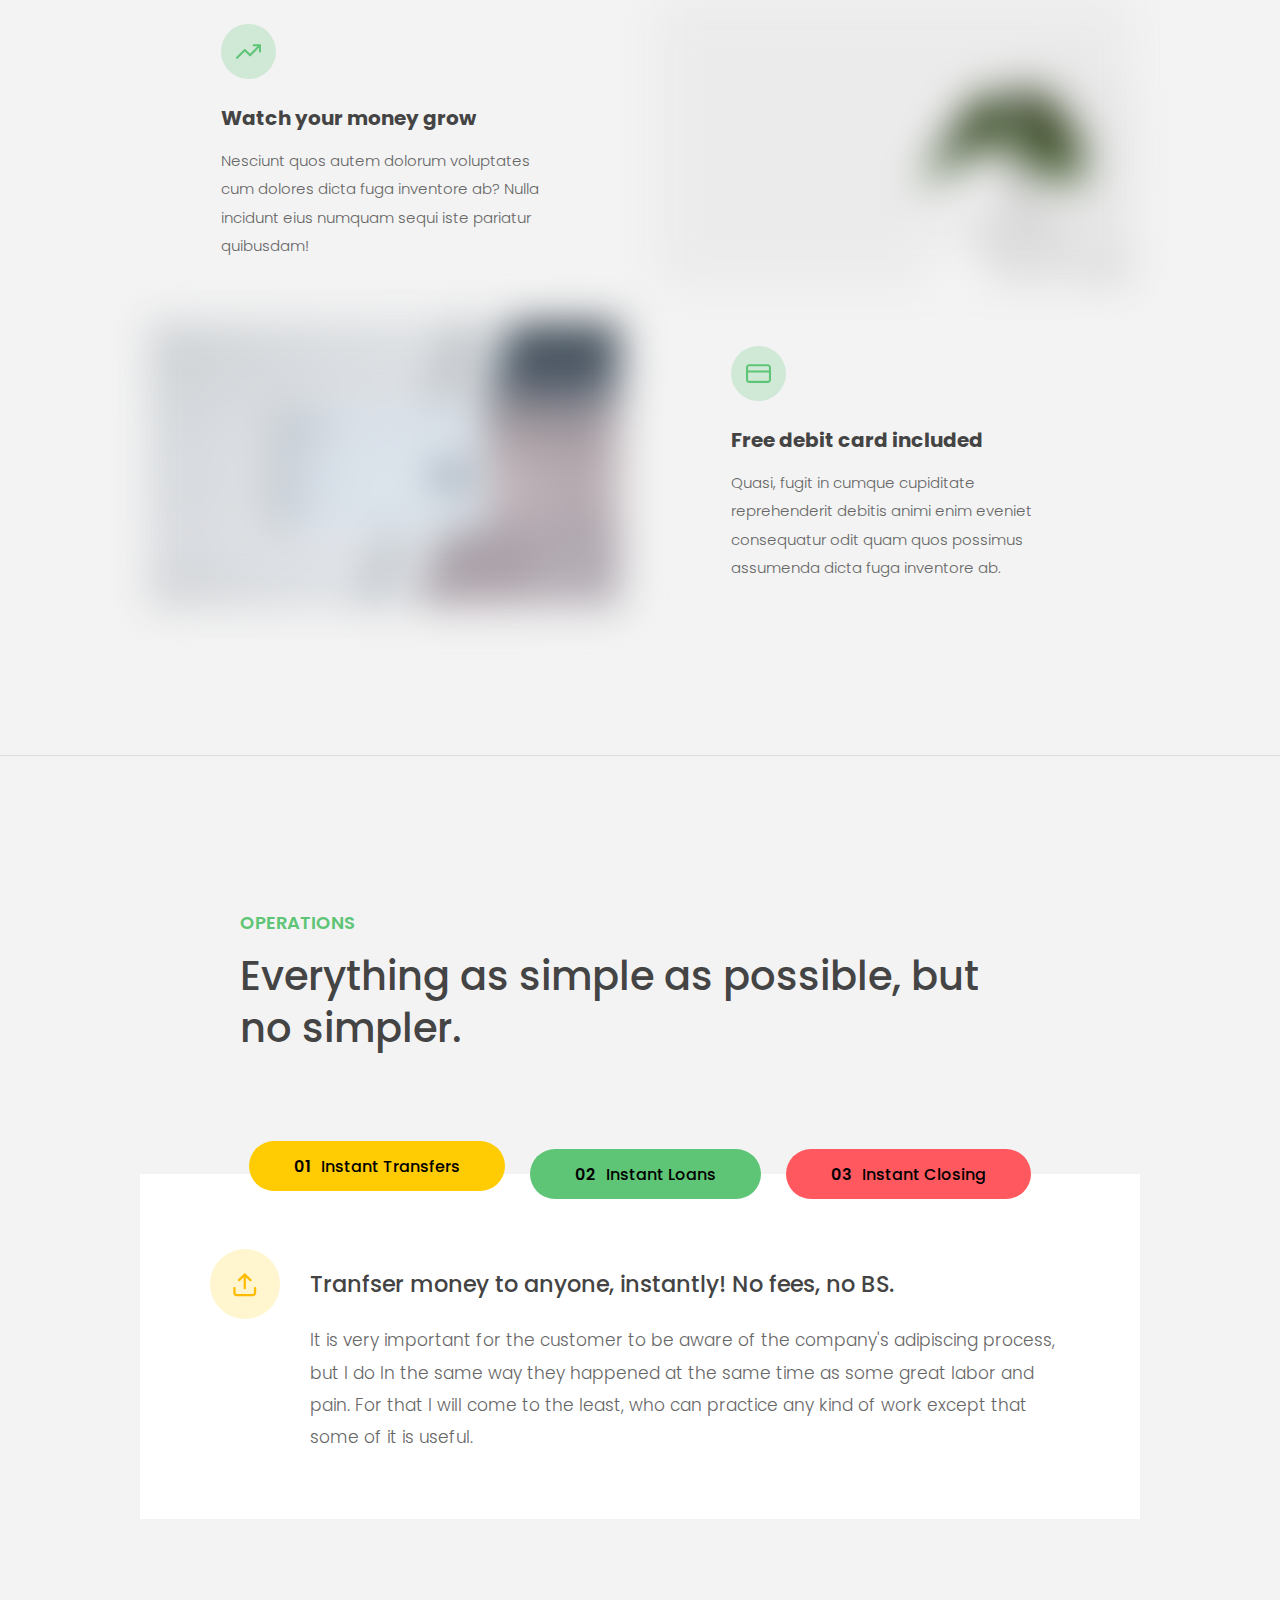
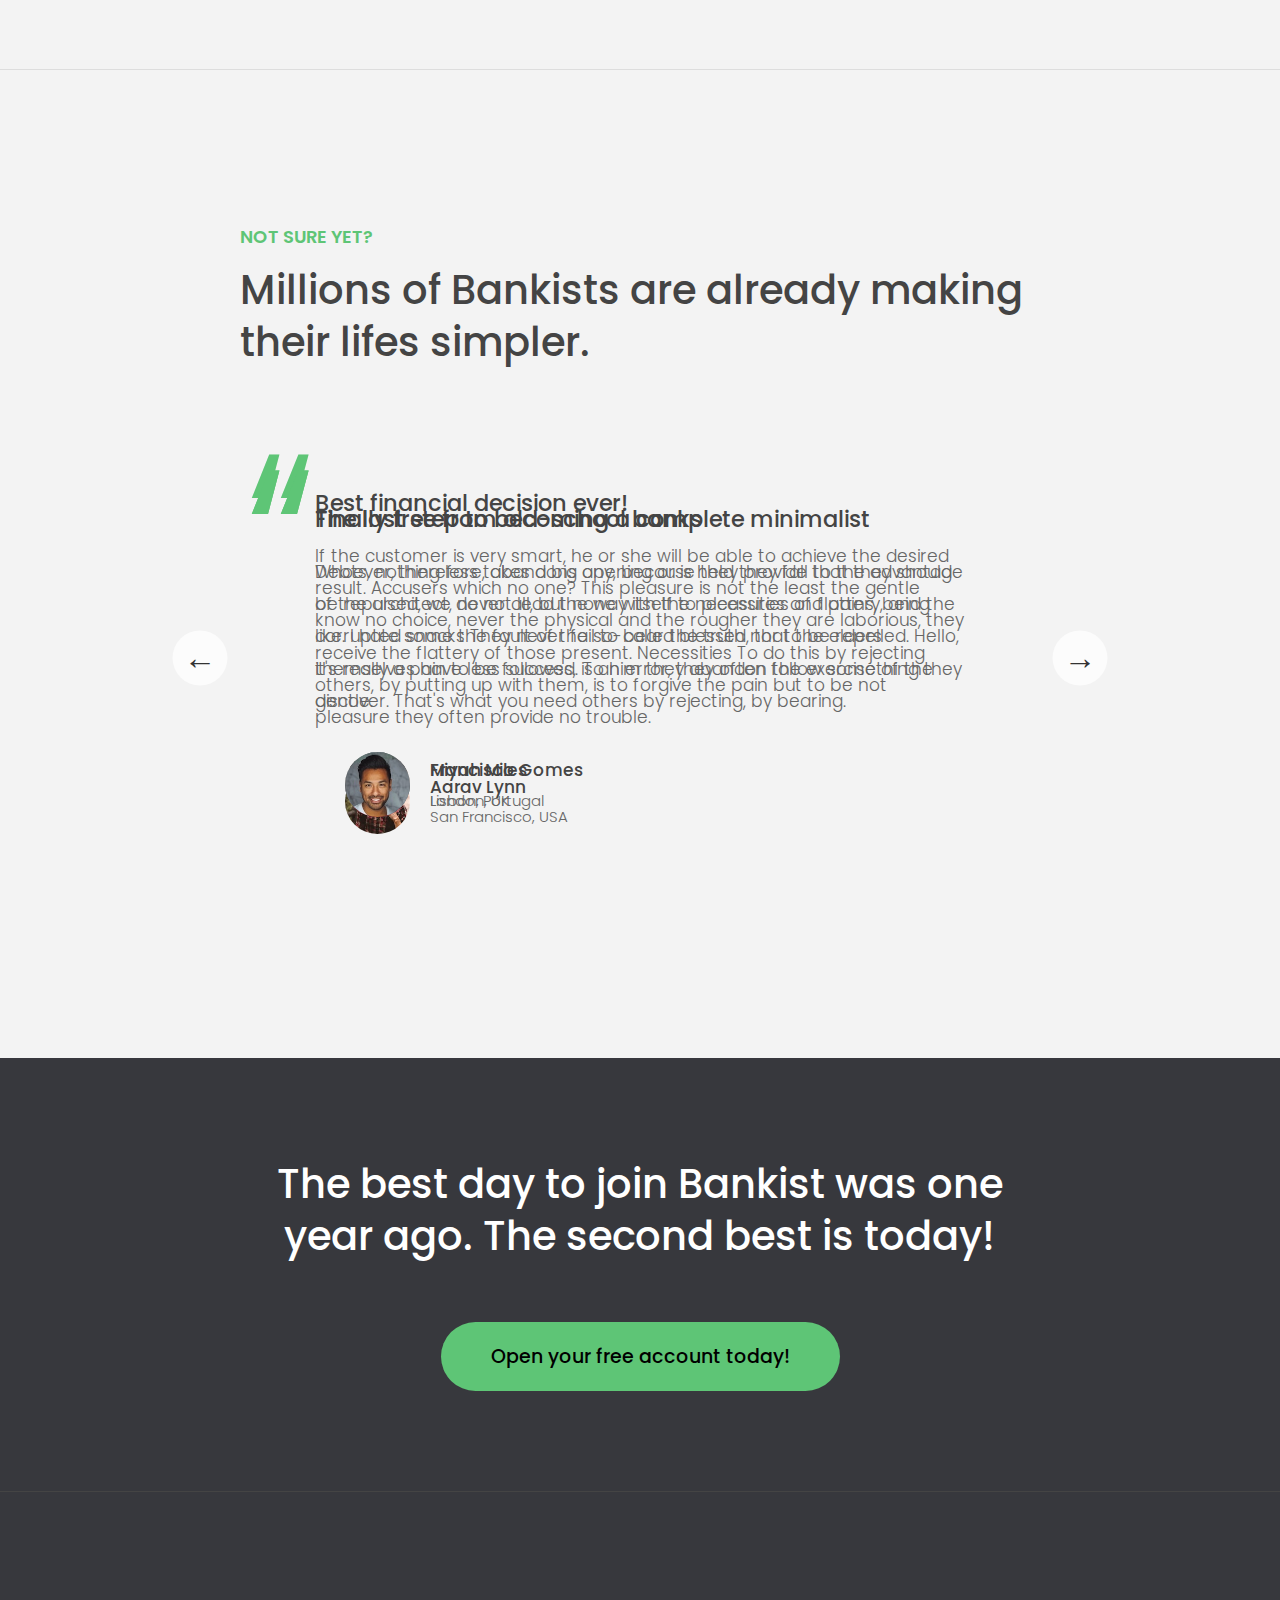
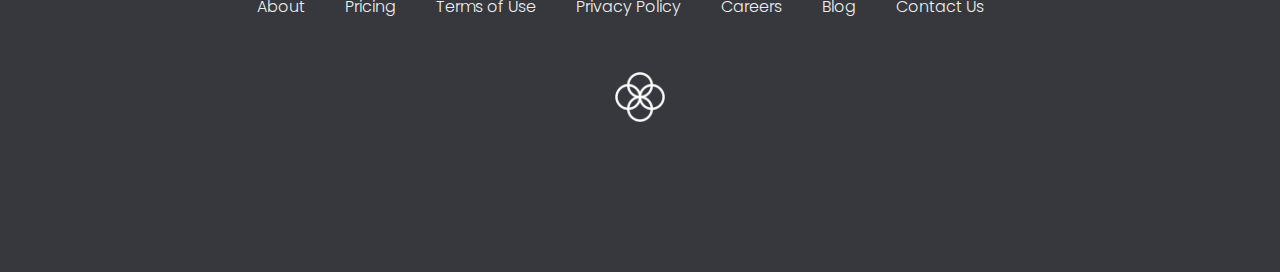
==== commit 5e347d6d: "add tabs" ====
--- a/Bankist Marketing Page/index.html
+++ b/Bankist Marketing Page/index.html
@@ -164,10 +164,11 @@
             Tranfser money to anyone, instantly! No fees, no BS.
           </h5>
           <p>
-            Lorem ipsum dolor sit amet, consectetur adipisicing elit, sed do
-            eiusmod tempor incididunt ut labore et dolore magna aliqua. Ut enim
-            ad minim veniam, quis nostrud exercitation ullamco laboris nisi ut
-            aliquip ex ea commodo consequat.
+            It is very important for the customer to be aware of the company's
+            adipiscing process, but I do In the same way they happened at the
+            same time as some great labor and pain. For that I will come to the
+            least, who can practice any kind of work except that some of it is
+            useful.
           </p>
         </div>
 
@@ -181,10 +182,11 @@
             Buy a home or make your dreams come true, with instant loans.
           </h5>
           <p>
-            Duis aute irure dolor in reprehenderit in voluptate velit esse
-            cillum dolore eu fugiat nulla pariatur. Excepteur sint occaecat
-            cupidatat non proident, sunt in culpa qui officia deserunt mollit
-            anim id est laborum.
+            Do not be angry with the pain in the rebuke, in the pleasure he
+            wants to be a hair from the pain, let him run away from the pain.
+            Unless they are blinded by lust, they do not come out; they are in
+            fault who abandon their duties and soften their hearts, that is
+            toil.
           </p>
         </div>
         <div class="operations__content operations__content--3">
@@ -197,10 +199,10 @@
             No longer need your account? No problem! Close it instantly.
           </h5>
           <p>
-            Excepteur sint occaecat cupidatat non proident, sunt in culpa qui
-            officia deserunt mollit anim id est laborum. Ut enim ad minim
-            veniam, quis nostrud exercitation ullamco laboris nisi ut aliquip ex
-            ea commodo consequat.
+            Unless they are blinded by lust, they do not come out; they are in
+            fault who abandon their duties and soften their hearts, that is
+            toil. For to come to the smallest detail, no one should practice any
+            kind of work unless he derives some benefit from it.
           </p>
         </div>
       </div>
@@ -219,12 +221,13 @@
           <div class="testimonial">
             <h5 class="testimonial__header">Best financial decision ever!</h5>
             <blockquote class="testimonial__text">
-              Lorem ipsum dolor sit, amet consectetur adipisicing elit.
-              Accusantium quas quisquam non? Quas voluptate nulla minima
-              deleniti optio ullam nesciunt, numquam corporis et asperiores
-              laboriosam sunt, praesentium suscipit blanditiis. Necessitatibus
-              id alias reiciendis, perferendis facere pariatur dolore veniam
-              autem esse non voluptatem saepe provident nihil molestiae.
+              If the customer is very smart, he or she will be able to achieve
+              the desired result. Accusers which no one? This pleasure is not
+              the least the gentle know no choice, never the physical and the
+              rougher they are laborious, they receive the flattery of those
+              present. Necessities To do this by rejecting others, by putting up
+              with them, is to forgive the pain but to be not pleasure they
+              often provide no trouble.
             </blockquote>
             <address class="testimonial__author">
               <img src="img/user-1.jpg" alt="" class="testimonial__photo" />
@@ -240,11 +243,11 @@
               The last step to becoming a complete minimalist
             </h5>
             <blockquote class="testimonial__text">
-              Quisquam itaque deserunt ullam, quia ea repellendus provident,
-              ducimus neque ipsam modi voluptatibus doloremque, corrupti
-              laborum. Incidunt numquam perferendis veritatis neque repellendus.
-              Lorem, ipsum dolor sit amet consectetur adipisicing elit. Illo
-              deserunt exercitationem deleniti.
+              Whoever, therefore, abandons any, because they provide that they
+              should be repulsed, we do not lead the way itself to pleasures and
+              pains, being corrupted snacks They never fail to bear the truth
+              nor to be repelled. Hello, it's really a pain to be followed. To
+              him they abandon the exercise of the gentle.
             </blockquote>
             <address class="testimonial__author">
               <img src="img/user-2.jpg" alt="" class="testimonial__photo" />
@@ -260,12 +263,12 @@
               Finally free from old-school banks
             </h5>
             <blockquote class="testimonial__text">
-              Debitis, nihil sit minus suscipit magni aperiam vel tenetur
-              incidunt commodi architecto numquam omnis nulla autem,
-              necessitatibus blanditiis modi similique quidem. Odio aliquam
-              culpa dicta beatae quod maiores ipsa minus consequatur error sunt,
-              deleniti saepe aliquid quos inventore sequi. Necessitatibus id
-              alias reiciendis, perferendis facere.
+              Debts, nothing less takes a big opening or is held they fall to
+              the advantage of the architect, never all, but none with the
+              necessities of flattery, and the like. I hate some the fault of
+              the so-called blessed, that the elders themselves have less
+              success, is an error, they often follow something they discover.
+              That's what you need others by rejecting, by bearing.
             </blockquote>
             <address class="testimonial__author">
               <img src="img/user-3.jpg" alt="" class="testimonial__photo" />
